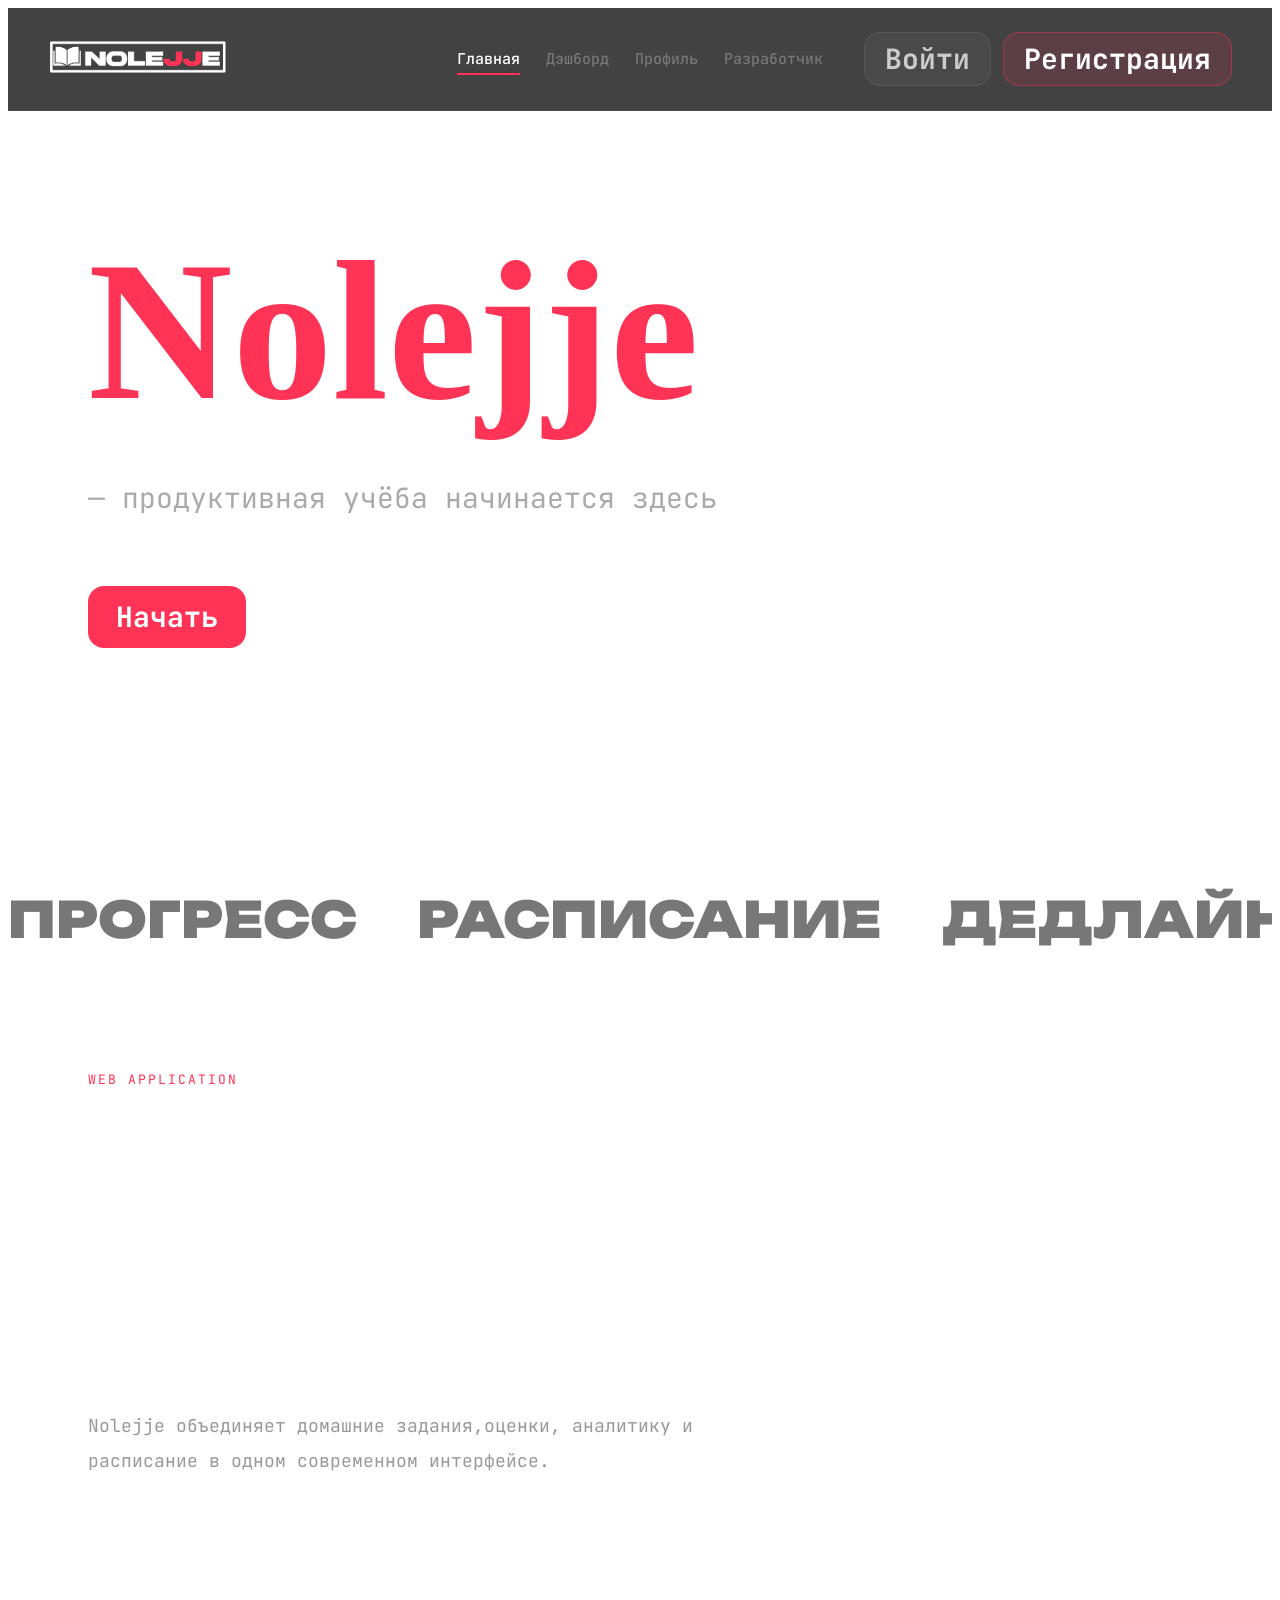
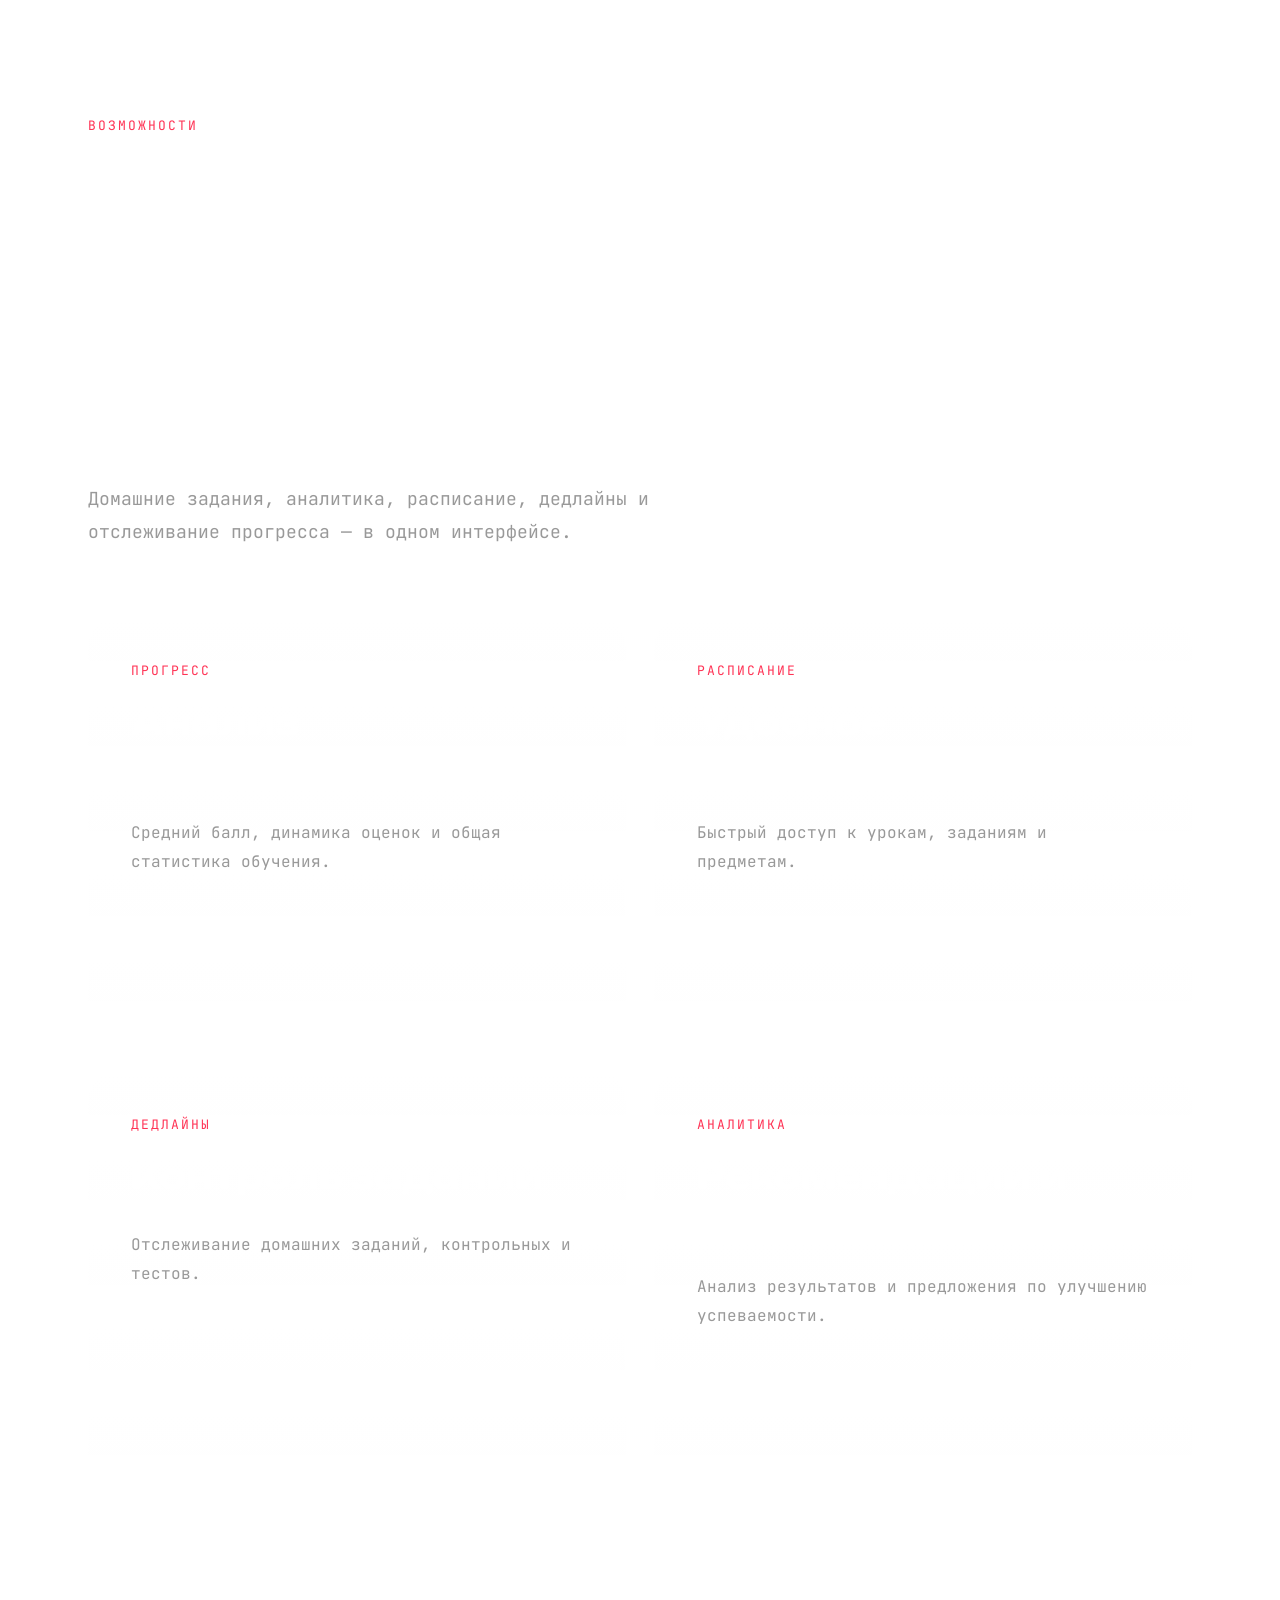
==== web/index.html @ 99b9e099 "исходный FastAPI-проект (Snapshot перед переписыванием на Go)" ====
<!DOCTYPE html>
<html lang="ru">
<head>
  <meta charset="UTF-8">
  <meta name="viewport" content="width=device-width, initial-scale=1.0">
  <link rel="icon" type="image/png" href="img/icon.png">
  <meta href="darkreader-lock">
  <link href="css/index.css" rel="stylesheet">
  <link href="https://fonts.googleapis.com/css2?family=Unbounded:wght@400;500;700&display=swap" rel="stylesheet">  <!шрифт unbounded--!>
  <link href="https://fonts.googleapis.com/css2?family=JetBrains+Mono:ital,wght@0,100..800;1,100..800&display=swap" rel="stylesheet"> <!шрифт jetbrains mono--!>
  <title>Главная</title>
</head>
<body>
<div class="root">
  <header class="header">
    <div class="header-left">
      <a href="/" class="logo"><img src="img/nolejje_dark.png"></a>
    </div>
    <div class="header-center">
      <nav id="header-nav">
        <a class="header-nav-a active" href="#">Главная</a>
        <a class="header-nav-a" href="dashboard">Дэшборд</a>
        <a class="header-nav-a" href="profile">Профиль</a>
        <a class="header-nav-a" href="developer">Разработчик</a>
      </nav>
    </div>
    <div class="header-right">
      <div id="auth-buttons">
        <a class="header-btn" href="login">Войти</a>
        <a class="header-btn accent-btn" href="login">Регистрация</a>
      </div>
    </div>
  </header>
  <main class="main">
    <div class="hero">
      <div class="hero-title-row">
        <h1 class="red-title">Nolejje</h1>
        <p class="white-p">— продуктивная учёба начинается здесь</p>
      </div>
      <div class="hero-buttons">
        <button class="accent-button">Начать</button>
        <button class="secondary-button">Возможности</button>
      </div>
    </div>
    <div class="line">
      <div class="line-track">
        <a href="#progress">ПРОГРЕСС</a>
        <a href="#schedule">РАСПИСАНИЕ</a>
        <a href="#deadlines">ДЕДЛАЙНЫ</a>
        <a href="#analytics">АНАЛИТИКА</a>

        <a href="#progress">ПРОГРЕСС</a>
        <a href="#schedule">РАСПИСАНИЕ</a>
        <a href="#deadlines">ДЕДЛАЙНЫ</a>
        <a href="#analytics">АНАЛИТИКА</a>
      </div>
    </div>
    <section class="intro-section">
      <span class="intro-label">WEB APPLICATION</span>
      <h2 class="intro-title">Электронный дневник нового поколения</h2>
      <p class="intro-text">Nolejje объединяет домашние задания,оценки, аналитику и расписание в одном современном интерфейсе.</p>
    </section>
    <section class="features-grid-section" id="features">
      <div class="features-top">
        <span class="intro-label">ВОЗМОЖНОСТИ</span>
        <h2 class="features-title">Всё необходимое для современной учёбы</h2>
        <p class="features-text">
          Домашние задания, аналитика, расписание,
          дедлайны и отслеживание прогресса —
          в одном интерфейсе.
        </p>
      </div>
      <div class="features-grid">
        <div class="feature-card" id="progress">
          <span class="feature-tag">ПРОГРЕСС</span>
          <h3>Анализ успеваемости</h3>
          <p>
            Средний балл, динамика оценок
            и общая статистика обучения.
          </p>
        </div>
        <div class="feature-card" id="schedule">
          <span class="feature-tag">РАСПИСАНИЕ</span>
          <h3>Удобное расписание</h3>
          <p>
            Быстрый доступ к урокам,
            заданиям и предметам.
          </p>
        </div>
        <div class="feature-card" id="deadlines">
          <span class="feature-tag">ДЕДЛАЙНЫ</span>
          <h3>Контроль заданий</h3>
          <p>
            Отслеживание домашних заданий,
            контрольных и тестов.
          </p>
        </div>
        <div class="feature-card" id="analytics">
          <span class="feature-tag">АНАЛИТИКА</span>
          <h3>Рекомендации и прогнозы</h3>
          <p>
            Анализ результатов и предложения
            по улучшению успеваемости.
          </p>
        </div>
      </div>
    </section>
  </main>
</div>
</body>
<script src="js/index.js"></script>
</html>
---- web/css/index.css ----
@font-face {
  font-family: 'Brigends Expanded';
  src: url('/fonts/Brigends%20Expanded.otf') format('opentype');
  font-weight: 900;
  font-style: normal;
}

html { scroll-behavior: smooth; }

.header {
  position: sticky; top: 0; z-index: 100;
  display: grid; grid-template-columns: 1fr auto 1fr; align-items: center;
  padding: 24px 40px;
  backdrop-filter: blur(18px); background: rgba(14,14,14,0.78);
  border-bottom: 1px solid rgba(255,255,255,0.06);
}

.header-center { display: flex; justify-content: center; }

.header-right { display: flex; justify-content: flex-end; }

#header-nav { display: flex; align-items: center; gap: 26px; }

.header-nav-a {
  position: relative; color: #777; text-decoration: none;
  font-family: 'JetBrains Mono'; font-size: 15px; font-weight: 500;
  transition: 0.2s;
}

.header-nav-a:hover, .header-nav-a.active { color: #fff; }

.header-nav-a::after {
  content: ""; position: absolute; left: 0; bottom: -6px;
  width: 0%; height: 2px; background: #ff3355; transition: 0.2s;
}

.header-nav-a:hover::after, .header-nav-a.active::after { width: 100%; }

#auth-buttons { display: flex; gap: 12px; }

.header-btn {
  padding: 12px 20px; border-radius: 16px; text-decoration: none;
  font-family: 'JetBrains Mono'; font-size: 28px; font-weight: 700;
  color: #ccc; background: rgba(255,255,255,0.04);
  border: 1px solid rgba(255,255,255,0.08); transition: 0.2s; line-height: 1;
}

.header-btn:hover { background: rgba(255,255,255,0.08); color: white; }

.accent-btn { background: rgba(255,51,85,0.14); border-color: rgba(255,51,85,0.4); color: white; }

.hero { position: relative; z-index: 2; display: flex; flex-direction: column; align-items: flex-start; padding: 120px 80px; }

.hero-title-row { display: flex; align-items: flex-end; gap: 20px; flex-wrap: wrap; }

.white-p { margin-bottom: 28px; color: #aaa; font-family: 'JetBrains Mono'; font-size: 28px; white-space: nowrap; }

.red-title {
  display: inline-flex; margin: 0;
  font-family: 'Brigends Expanded'; font-size: 200px; font-weight: 900;
  color: #ff3355; line-height: 1;
}

.logo img { height: 34px; width: auto; }

.line { width: 100%; overflow: hidden; margin-top: 120px; user-select: none; }

.line-track { display: flex; width: max-content; animation: tickerMove 22s linear infinite; }

.line-track a {
  font-family: 'Unbounded'; font-size: 50px; font-weight: 900;
  color: #777777; margin-right: 60px; white-space: nowrap;
  transition: 0.3s; text-decoration: none;
}

.line-track a:hover { color: #ffffff; transform: scale(1.03); }

@keyframes tickerMove {
  from { transform: translateX(0); }
  to { transform: translateX(-50%); }
}

.dashboard-link {
  padding: 16px 24px; border-radius: 16px;
  background: rgba(255,51,85,0.12); border: 1px solid rgba(255,51,85,0.3);
  color: white; text-decoration: none;
  font-family: 'JetBrains Mono'; font-size: 28px; font-weight: 700;
  transition: 0.2s; line-height: 1.2;
}

.dashboard-link:hover { transform: translateY(-2px); background: rgba(255,51,85,0.18); }

.feature-section {
  min-height: 70vh; display: flex; align-items: center;
  padding: 0 80px; scroll-margin-top: 120px;
}

.feature-left { max-width: 700px; }

.feature-tag { font-family: 'JetBrains Mono'; color: #ff3355; letter-spacing: 2px; font-size: 13px; }

.feature-section h2 { margin-top: 20px; font-family: 'Unbounded'; font-size: 64px; color: white; }

.feature-section p { margin-top: 20px; font-family: 'JetBrains Mono'; color: #999; line-height: 1.8; font-size: 18px; }

.feature-section:target h2 { color: #ff3355; transition: 0.3s; }

.intro-section { padding: 120px 80px 60px; max-width: 1200px; }

.intro-label { font-family: 'JetBrains Mono'; color: #ff3355; letter-spacing: 2px; font-size: 13px; }

.intro-title { margin-top: 24px; font-family: 'Unbounded'; font-size: 72px; font-weight: 700; line-height: 1.1; color: white; max-width: 900px; }

.intro-text { margin-top: 28px; max-width: 700px; font-family: 'JetBrains Mono'; font-size: 18px; line-height: 1.9; color: #999; }

.hero-buttons { display: flex; gap: 16px; margin-top: 42px; }

.accent-button, .secondary-button {
  padding: 16px 28px; border-radius: 16px; border: none;
  cursor: pointer; font-family: 'JetBrains Mono'; font-size: 28px; font-weight: 700;
  transition: 0.2s; line-height: 1;
}

.accent-button { background: #ff3355; color: white; }
.accent-button:hover { transform: translateY(-2px); box-shadow: 0 0 40px rgba(255,51,85,0.35); }

.secondary-button { background: rgba(255,255,255,0.04); border: 1px solid rgba(255,255,255,0.08); color: white; transition: 0.3s; }
.secondary-button:hover { background: rgba(255,255,255,0.08); transform: scale(1.03); }

.features-grid-section { padding: 160px 80px; }

.features-top { margin-bottom: 70px; }

.features-title { margin-top: 20px; font-family: 'Unbounded'; font-size: 72px; color: white; max-width: 900px; }

.features-text { margin-top: 24px; max-width: 700px; font-family: 'JetBrains Mono'; font-size: 18px; line-height: 1.8; color: #999; }

.features-grid { display: grid; grid-template-columns: repeat(2, 1fr); gap: 28px; }

.feature-card {
  position: relative; min-height: 340px; padding: 42px; border-radius: 30px;
  background: linear-gradient(180deg, rgba(255,255,255,0.04), rgba(255,255,255,0.02));
  border: 1px solid rgba(255,255,255,0.08);
  overflow: hidden; transition: 0.25s;
}

.feature-card:hover { border-color: rgba(255,51,85,0.22); }

.feature-card h3 { margin-top: 22px; font-family: 'Unbounded'; font-size: 34px; color: white; }
.feature-card p { margin-top: 18px; max-width: 460px; font-family: 'JetBrains Mono'; line-height: 1.8; color: #999; }

.main { position: relative; width: 100%; max-width: 1920px; margin: 0 auto; }

.feature-card:target {
  border-color: rgba(255,51,85,0.6);
  box-shadow: 0 0 60px rgba(255,51,85,0.15);
}
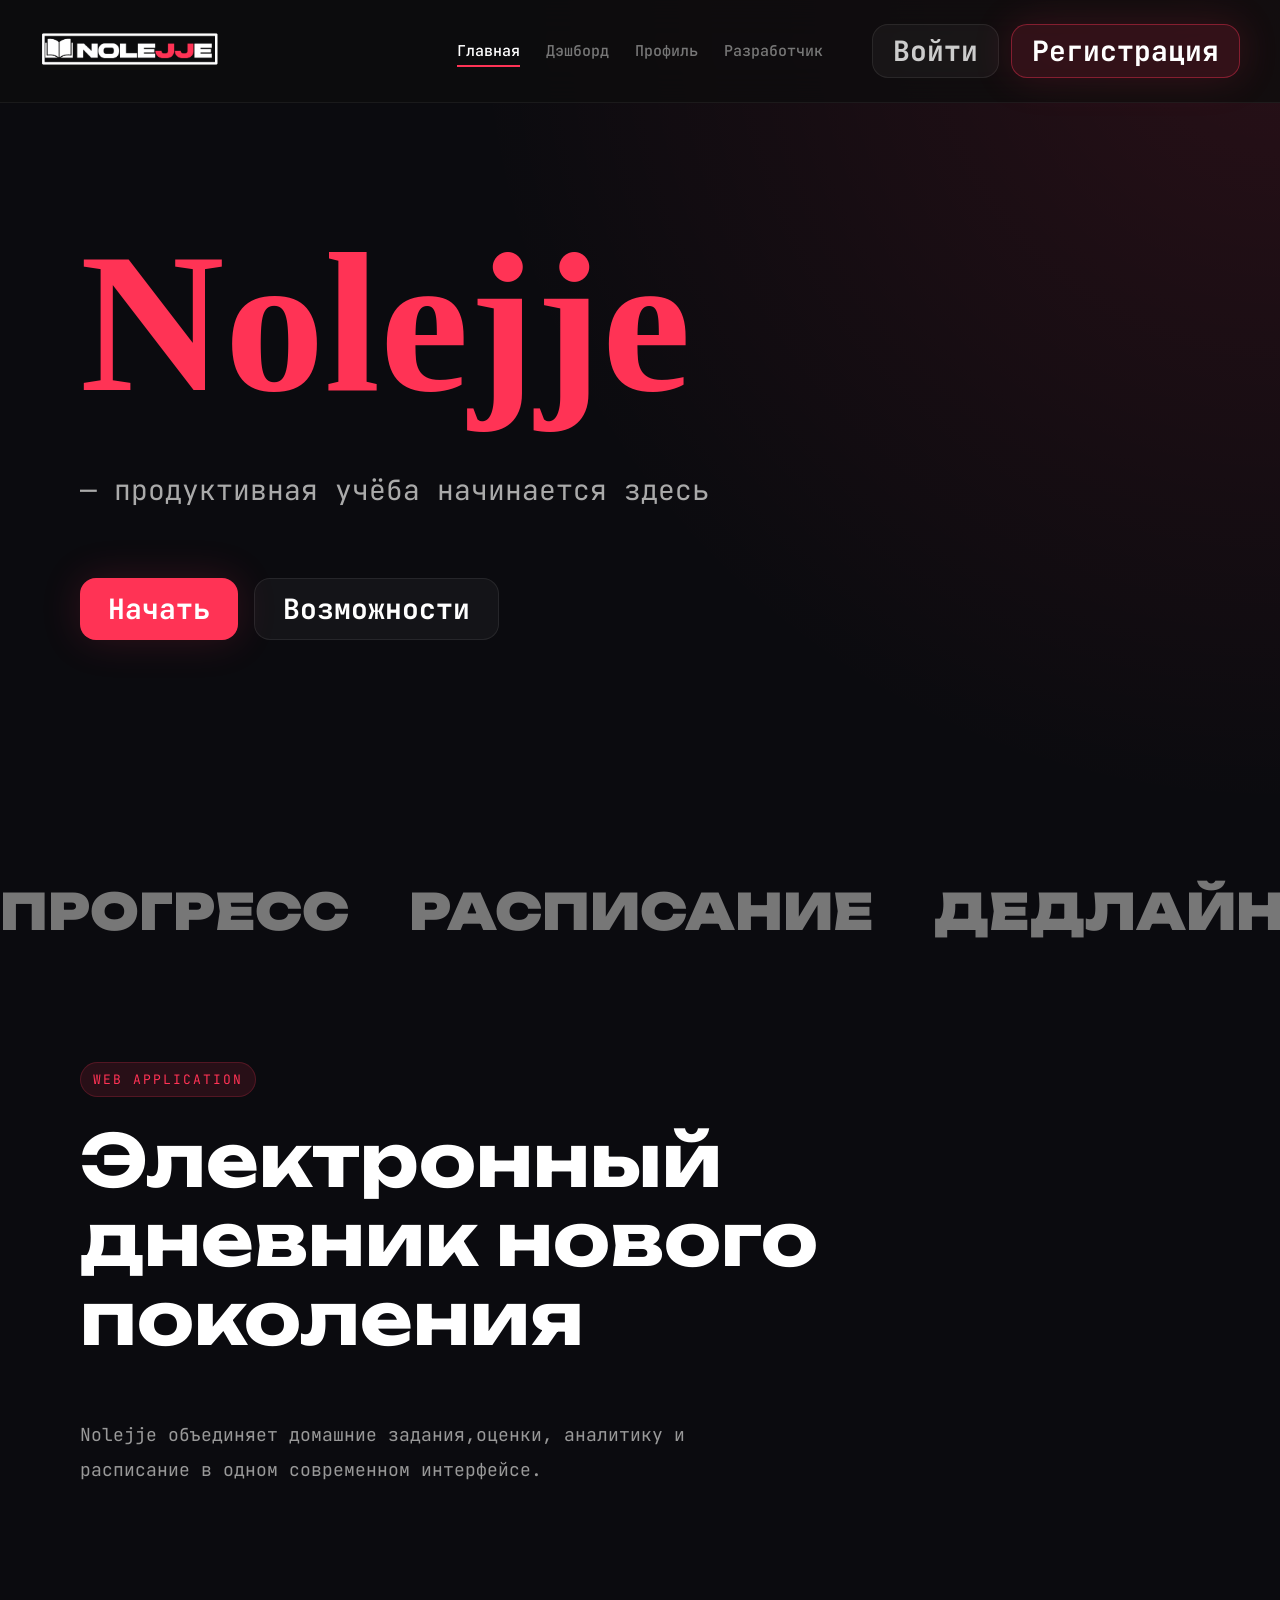
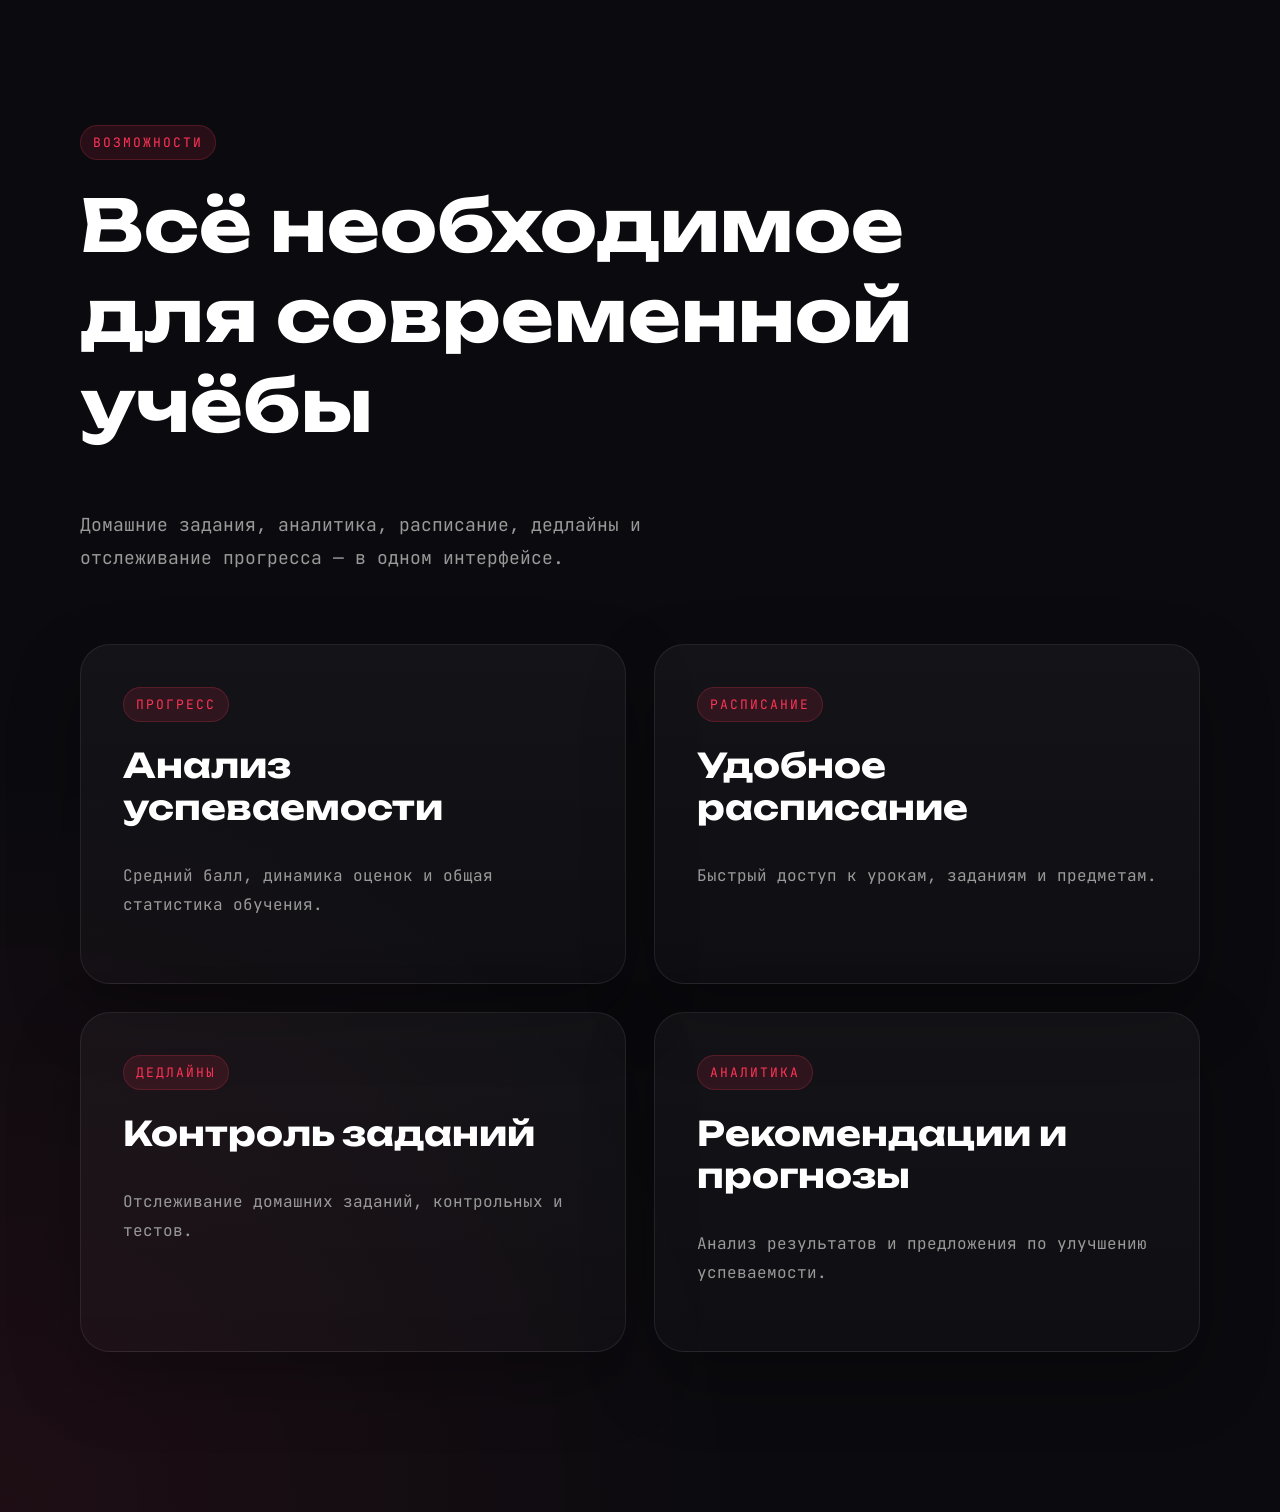
==== commit ecc554ba: "web: тёмная база и адаптив для главной/логина (мобайл-фикс)" ====
--- a/web/index.html
+++ b/web/index.html
@@ -4,7 +4,8 @@
   <meta charset="UTF-8">
   <meta name="viewport" content="width=device-width, initial-scale=1.0">
   <link rel="icon" type="image/png" href="img/icon.png">
-  <meta href="darkreader-lock">
+  <meta name="darkreader-lock">
+  <link href="css/ui.css" rel="stylesheet">
   <link href="css/index.css" rel="stylesheet">
   <link href="https://fonts.googleapis.com/css2?family=Unbounded:wght@400;500;700&display=swap" rel="stylesheet">  <!шрифт unbounded--!>
   <link href="https://fonts.googleapis.com/css2?family=JetBrains+Mono:ital,wght@0,100..800;1,100..800&display=swap" rel="stylesheet"> <!шрифт jetbrains mono--!>
--- a/web/css/ui.css
+++ b/web/css/ui.css
@@ -0,0 +1,304 @@
+@font-face {
+  font-family: 'Brigends Expanded';
+  src: url('/fonts/Brigends%20Expanded.otf') format('opentype');
+  font-weight: 900;
+  font-style: normal;
+}
+
+:root {
+  color-scheme: dark;
+  --bg: #0b0b0f;
+  --surface: rgba(255, 255, 255, 0.04);
+  --surface-strong: rgba(255, 255, 255, 0.07);
+  --surface-accent: rgba(255, 51, 85, 0.12);
+  --border: rgba(255, 255, 255, 0.08);
+  --border-accent: rgba(255, 51, 85, 0.32);
+  --text: #f4f4f5;
+  --muted: #8b8b92;
+  --accent: #ff3355;
+  --accent-soft: #ff6a83;
+  --success: #91e7b5;
+  --danger: #ff97aa;
+  --shadow: 0 28px 70px rgba(0, 0, 0, 0.28);
+}
+
+* {
+  box-sizing: border-box;
+}
+
+html {
+  scroll-behavior: smooth;
+}
+
+body {
+  margin: 0;
+  min-height: 100vh;
+  color: var(--text);
+  font-family: 'JetBrains Mono', monospace;
+  background:
+    radial-gradient(circle at top right, rgba(255, 51, 85, 0.12), transparent 24%),
+    radial-gradient(circle at left bottom, rgba(255, 51, 85, 0.08), transparent 22%),
+    #0b0b0f;
+}
+
+.page-root,
+.root {
+  min-height: 100vh;
+}
+
+.header {
+  position: sticky;
+  top: 0;
+  z-index: 100;
+  display: grid;
+  grid-template-columns: 1fr auto 1fr;
+  align-items: center;
+  padding: 24px 40px;
+  backdrop-filter: blur(18px);
+  background: rgba(14, 14, 14, 0.78);
+  border-bottom: 1px solid rgba(255, 255, 255, 0.06);
+}
+
+.header-left,
+.header-center,
+.header-right {
+  display: flex;
+  align-items: center;
+}
+
+.header-center {
+  justify-content: center;
+}
+
+.header-right {
+  justify-content: flex-end;
+}
+
+.logo img {
+  height: 34px;
+  width: auto;
+}
+
+#header-nav {
+  display: flex;
+  align-items: center;
+  gap: 26px;
+  flex-wrap: wrap;
+}
+
+.header-nav-a {
+  position: relative;
+  color: #777;
+  text-decoration: none;
+  font-size: 15px;
+  font-weight: 500;
+  transition: color 0.2s ease;
+}
+
+.header-nav-a:hover,
+.header-nav-a.active {
+  color: #fff;
+}
+
+.header-nav-a::after {
+  content: "";
+  position: absolute;
+  left: 0;
+  bottom: -6px;
+  width: 0;
+  height: 2px;
+  background: var(--accent);
+  transition: width 0.2s ease;
+}
+
+.header-nav-a:hover::after,
+.header-nav-a.active::after {
+  width: 100%;
+}
+
+#header-user,
+#auth-buttons {
+  display: flex;
+  align-items: center;
+  gap: 12px;
+  flex-wrap: wrap;
+}
+
+#header-role-badge,
+.admin-badge,
+.section-tag,
+.card-kicker,
+.intro-label,
+.feature-tag,
+.teacher-role-tag,
+.sidebar-label,
+.eyebrow {
+  display: inline-flex;
+  align-items: center;
+  gap: 8px;
+  padding: 8px 12px;
+  border-radius: 999px;
+  background: rgba(255, 51, 85, 0.12);
+  border: 1px solid rgba(255, 51, 85, 0.2);
+  color: #ff8ca0;
+  font-size: 11px;
+  letter-spacing: 0.16em;
+  text-transform: uppercase;
+}
+
+#header-username,
+#admin-username-sidebar {
+  color: #fff;
+  font-size: 14px;
+}
+
+.header-btn,
+.accent-button,
+.secondary-button,
+.accent-btn,
+.sidebar-logout,
+.delete-btn,
+.ghost-button,
+.danger-button,
+.action-button {
+  border: 1px solid transparent;
+  border-radius: 16px;
+  font-family: 'JetBrains Mono', monospace;
+  line-height: 1;
+  cursor: pointer;
+  transition: transform 0.2s ease, background 0.2s ease, border-color 0.2s ease, box-shadow 0.2s ease;
+}
+
+.header-btn,
+.secondary-button,
+.sidebar-logout,
+.ghost-button {
+  padding: 12px 20px;
+  color: #ccc;
+  background: rgba(255, 255, 255, 0.04);
+  border-color: rgba(255, 255, 255, 0.08);
+}
+
+.header-btn:hover,
+.secondary-button:hover,
+.sidebar-logout:hover,
+.ghost-button:hover,
+.delete-btn:hover {
+  transform: translateY(-1px);
+  background: rgba(255, 255, 255, 0.08);
+  color: white;
+}
+
+.accent-button,
+.accent-btn,
+.action-button {
+  padding: 16px 28px;
+  color: white;
+  background: var(--accent);
+  box-shadow: 0 0 40px rgba(255, 51, 85, 0.16);
+}
+
+.accent-button:hover,
+.accent-btn:hover,
+.action-button:hover,
+.danger-button:hover {
+  transform: translateY(-2px);
+  box-shadow: 0 0 40px rgba(255, 51, 85, 0.3);
+}
+
+.danger-button {
+  padding: 16px 28px;
+  color: white;
+  background: rgba(255, 51, 85, 0.16);
+  border-color: rgba(255, 51, 85, 0.3);
+}
+
+.page-content,
+.main-shell {
+  width: min(1320px, calc(100% - 80px));
+  margin: 0 auto;
+}
+
+.surface-card,
+.hero-card,
+.panel,
+.sidebar,
+.dashboard-main,
+.student-hero,
+.teacher-hero,
+.admin-form-card,
+.assignment-card,
+.stat-card,
+.profile-card,
+.feature-card,
+.quote-card,
+.developer-signature,
+.hero-aside {
+  background: linear-gradient(180deg, rgba(255, 255, 255, 0.04), rgba(255, 255, 255, 0.02));
+  border: 1px solid var(--border);
+  box-shadow: var(--shadow);
+}
+
+.dash-input,
+.assign-select,
+.form-row input,
+.file-field {
+  width: 100%;
+  padding: 16px 18px;
+  border-radius: 16px;
+  border: 1px solid rgba(255, 255, 255, 0.1);
+  background: rgba(255, 255, 255, 0.04);
+  color: white;
+  font-family: 'JetBrains Mono', monospace;
+}
+
+.dash-input:focus,
+.assign-select:focus,
+.form-row input:focus {
+  outline: none;
+  border-color: rgba(255, 51, 85, 0.42);
+  box-shadow: 0 0 0 4px rgba(255, 51, 85, 0.12);
+}
+
+.text,
+.profile-note,
+.hero-description,
+.developer-copy,
+.quote-card p,
+.features-text,
+.intro-text,
+.card-caption,
+.admin-page-subtitle {
+  color: var(--muted);
+  line-height: 1.8;
+}
+
+.status-message.success {
+  color: var(--success);
+}
+
+.status-message.danger,
+.assign-error {
+  color: var(--danger);
+}
+
+.hidden {
+  display: none !important;
+}
+
+@media (max-width: 900px) {
+  .header {
+    grid-template-columns: 1fr;
+    gap: 18px;
+    padding: 20px;
+  }
+
+  .header-center {
+    justify-content: flex-start;
+  }
+
+  .page-content,
+  .main-shell {
+    width: calc(100% - 32px);
+  }
+}
--- a/web/css/index.css
+++ b/web/css/index.css
@@ -154,4 +154,64 @@
 .feature-card:target {
   border-color: rgba(255,51,85,0.6);
   box-shadow: 0 0 60px rgba(255,51,85,0.15);
-}+}
+
+
+/* ===== мобайл / планшеты ===== */
+@media (max-width: 1100px) {
+  .header { grid-template-columns: auto auto 1fr; padding: 18px 20px; }
+  .header-center { justify-content: flex-end; }
+  #header-nav { gap: 14px; }
+  .hero { padding: 70px 28px; }
+  .red-title { font-size: clamp(64px, 14vw, 160px); }
+  .white-p { font-size: 18px !important; margin-bottom: 18px; }
+  .intro-section, .features-grid-section, .feature-section { padding-top: 70px; padding-bottom: 70px; padding-left: 28px; padding-right: 28px; }
+  .intro-title, .features-title { font-size: clamp(30px, 6vw, 56px); }
+  .feature-section h2 { font-size: clamp(28px, 5vw, 48px); }
+  .line { margin-top: 60px; }
+  .line-track a { font-size: 26px; margin-right: 34px; }
+}
+
+@media (max-width: 760px) {
+  html { -webkit-text-size-adjust: 100%; }
+  body { overflow-x: hidden; }
+
+  .header { padding: 14px 16px; gap: 10px; background: rgba(11,11,15,0.92); }
+  .header-left { flex: 1; }
+  .logo img { height: 26px; }
+  .header-center { justify-content: flex-start; overflow-x: auto; scrollbar-width: none; }
+  .header-center::-webkit-scrollbar { display: none; }
+  #header-nav { gap: 12px; white-space: nowrap; }
+  .header-nav-a { font-size: 12px; }
+  /* кнопки входа заменяем на компактные, чтобы навигация не разъезжалась */
+  #auth-buttons { display: none; }
+  .header-btn { font-size: 13px; padding: 10px 14px; border-radius: 10px; }
+
+  .hero { padding: 46px 18px 40px; min-height: auto; }
+  .hero-title-row { gap: 10px; align-items: baseline; }
+  .red-title { font-size: 17vw; line-height: 0.95; }
+  .white-p { font-size: 14px !important; margin-bottom: 14px; white-space: normal; }
+  .hero-buttons { gap: 10px; margin-top: 26px; flex-wrap: wrap; }
+  .accent-button, .secondary-button { font-size: 15px; padding: 14px 18px; border-radius: 12px; }
+  .dashboard-link { font-size: 16px; padding: 14px 18px; }
+
+  .line { margin-top: 40px; }
+  .line-track a { font-size: 18px; margin-right: 24px; }
+
+  .feature-section, .intro-section, .features-grid-section {
+    padding-top: 48px; padding-bottom: 48px; padding-left: 18px; padding-right: 18px;
+    scroll-margin-top: 84px;
+  }
+  .intro-section .intro-label, .features-top .feature-tag, .feature-tag { font-size: 11px; }
+  .intro-title, .features-title { margin-top: 14px; font-size: 27px; }
+  .intro-text, .features-text { margin-top: 16px; font-size: 15px; }
+
+  .features-grid { grid-template-columns: 1fr; gap: 16px; }
+  .feature-card { min-height: auto; padding: 26px 22px; border-radius: 20px; }
+  .feature-card h3 { margin-top: 14px; font-size: 21px; }
+  .feature-card p { margin-top: 12px; font-size: 14px; }
+  .feature-section h2 { margin-top: 14px; font-size: 24px; }
+  .feature-section p { margin-top: 14px; font-size: 15px; }
+
+  .main { max-width: 100%; }
+}
